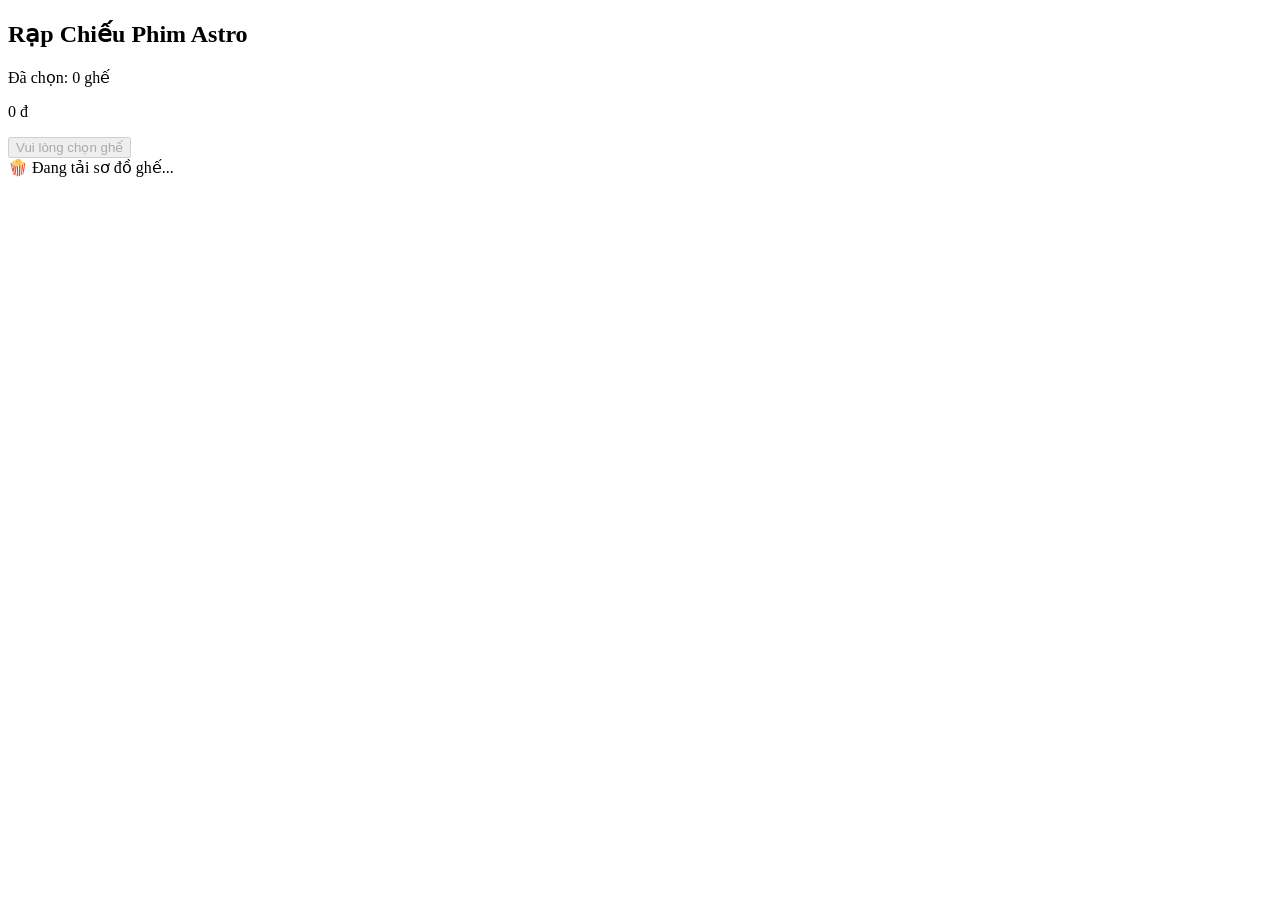
==== index.html @ d6fdfe27 "Merge branch 'main' of https://github.com/nguyennhatnam200897/nguyennhatnam200897.github.io" ====
<!DOCTYPE html><html lang="vi"> <head><meta charset="utf-8"><title>Đặt vé AOT Demo</title><script type="module" src="/_astro/index.astro_astro_type_script_index_0_lang.j-t7qOTv.js"></script><link rel="stylesheet" href="/_astro/index.fvnVe_27.css"></head> <body class="bg-gray-100 p-4 min-h-screen"> <div class="max-w-4xl mx-auto"> <div data-cmp="TicketSummary" class="p-6 bg-white shadow-lg rounded-xl mb-6 sticky top-0 z-50"> <div class="flex justify-between items-center"> <h2 class="text-xl font-bold text-gray-800">Rạp Chiếu Phim Astro</h2> <div class="text-right"> <p class="text-gray-500">Đã chọn: <span data-r="countRef" class="font-bold">0</span> ghế</p> <p class="text-2xl font-bold text-blue-600"><span data-r="priceRef">0</span> đ</p> </div> </div> <button data-r="btnRef" disabled class="w-full mt-4 bg-gray-300 text-gray-500 py-3 rounded-lg font-bold transition-all">
Vui lòng chọn ghế
</button> </div> <div data-src="/partials/seat-map/" data-on="visible" class="min-h-[400px] flex items-center justify-center"> <div class="text-gray-400 animate-pulse flex flex-col items-center"> <span class="text-4xl mb-2">🍿</span> <span>Đang tải sơ đồ ghế...</span> </div> </div> </div> </body></html>
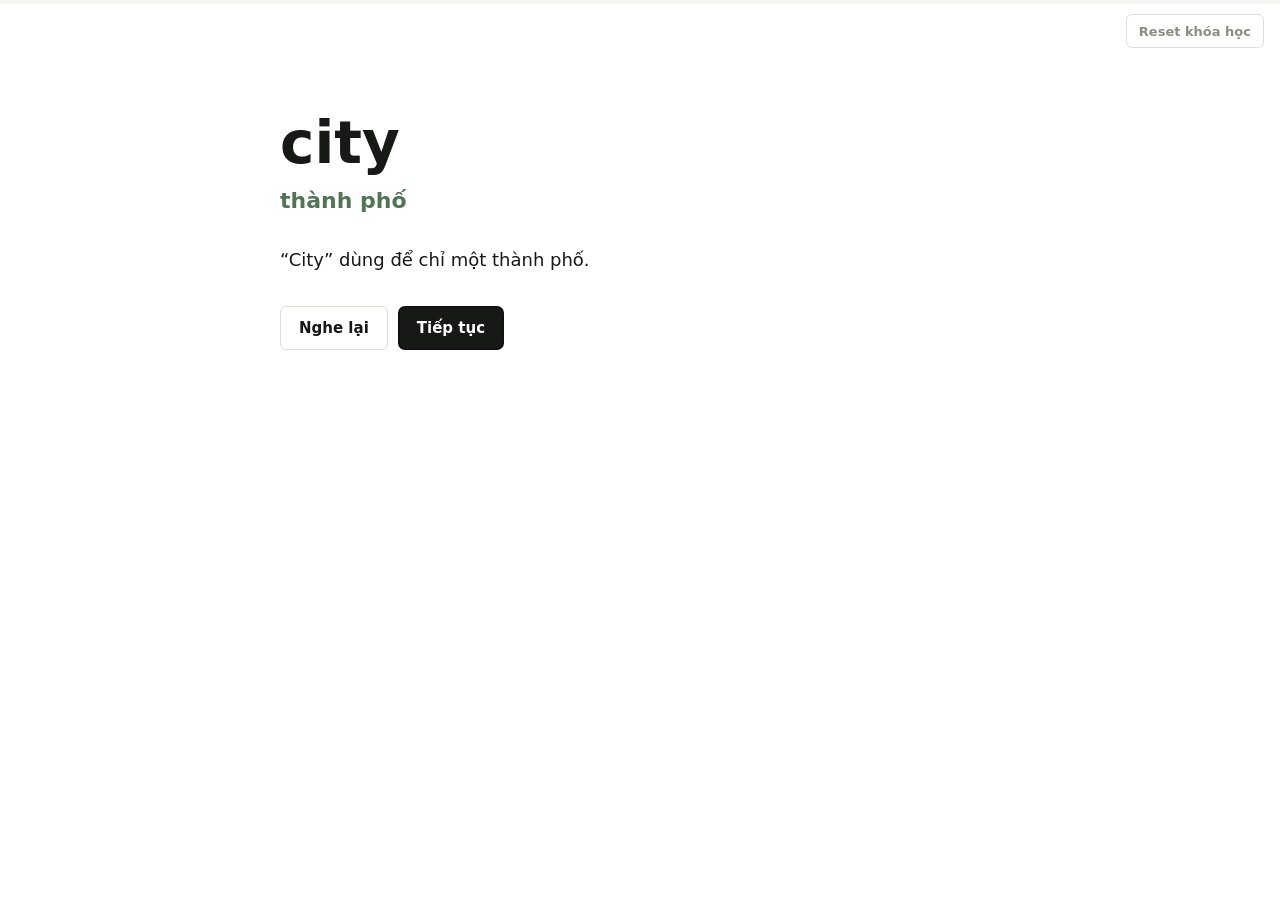
==== commit a6beaaaf: "Update index.html" ====
--- a/index.html
+++ b/index.html
@@ -1,3 +1,82 @@
-<!DOCTYPE html><html lang="vi"> <head><meta charset="utf-8"><title>Đặt vé AOT Demo</title><script type="module" src="/_astro/index.astro_astro_type_script_index_0_lang.j-t7qOTv.js"></script><link rel="stylesheet" href="/_astro/index.fvnVe_27.css"></head> <body class="bg-gray-100 p-4 min-h-screen"> <div class="max-w-4xl mx-auto"> <div data-cmp="TicketSummary" class="p-6 bg-white shadow-lg rounded-xl mb-6 sticky top-0 z-50"> <div class="flex justify-between items-center"> <h2 class="text-xl font-bold text-gray-800">Rạp Chiếu Phim Astro</h2> <div class="text-right"> <p class="text-gray-500">Đã chọn: <span data-r="countRef" class="font-bold">0</span> ghế</p> <p class="text-2xl font-bold text-blue-600"><span data-r="priceRef">0</span> đ</p> </div> </div> <button data-r="btnRef" disabled class="w-full mt-4 bg-gray-300 text-gray-500 py-3 rounded-lg font-bold transition-all">
-Vui lòng chọn ghế
-</button> </div> <div data-src="/partials/seat-map/" data-on="visible" class="min-h-[400px] flex items-center justify-center"> <div class="text-gray-400 animate-pulse flex flex-col items-center"> <span class="text-4xl mb-2">🍿</span> <span>Đang tải sơ đồ ghế...</span> </div> </div> </div> </body></html>+<!doctype html>
+<html lang="vi">
+  <head>
+    <meta charset="UTF-8" />
+    <meta name="viewport" content="width=device-width, initial-scale=1.0" />
+    <meta
+      name="description"
+      content="Học và làm chủ từng bài tiếng Anh bằng một dòng bài tập liên tục."
+    />
+    <title>Article Mastery</title>
+    <link rel="stylesheet" href="./styles.css" />
+  </head>
+  <body>
+    <div class="app">
+      <div
+        id="global-progress"
+        class="globalProgress"
+        role="progressbar"
+        aria-valuemin="0"
+        aria-valuemax="100"
+        aria-valuenow="0"
+        aria-label="Đã hoàn thành 0%"
+      >
+        <div id="progress-bar"></div>
+      </div>
+
+      <button id="reset-course" class="resetButton" type="button">
+        Reset khóa học
+      </button>
+
+      <main class="workspace">
+        <section class="lesson" aria-label="Bài học">
+          <div id="guide-content" class="guide">
+            <div class="guideWord">
+              <p id="guide-term"></p>
+              <p id="guide-meaning"></p>
+            </div>
+
+            <p id="guide-explanation" class="guideExplanation"></p>
+            <div id="guide-parts" class="guideParts" hidden></div>
+
+            <div class="guideActions">
+              <button id="listen-guide" class="secondaryButton" type="button">
+                Nghe lại
+              </button>
+              <button id="continue-guide" type="button">Tiếp tục</button>
+            </div>
+          </div>
+
+          <div id="exercise-content" hidden>
+            <div class="promptBox">
+              <p id="prompt"></p>
+            </div>
+
+            <textarea
+              id="answer"
+              placeholder="Nhập câu trả lời"
+              spellcheck="false"
+            ></textarea>
+
+            <div class="actions">
+              <button id="check-answer" type="button">Kiểm tra</button>
+            </div>
+
+            <div id="feedback" class="feedback" aria-live="polite" hidden>
+              <p id="feedback-message"></p>
+              <pre id="expected-answer" hidden></pre>
+              <div id="feedback-notes"></div>
+            </div>
+          </div>
+
+          <div id="finish-state" class="finishState" hidden>
+            <span class="finishIcon" aria-hidden="true">✓</span>
+            <p>Hoàn thành</p>
+          </div>
+        </section>
+      </main>
+    </div>
+
+    <script type="module" src="./js/app.mjs"></script>
+  </body>
+</html>
--- a/styles.css
+++ b/styles.css
@@ -0,0 +1,406 @@
+:root {
+  --bg: #ffffff;
+  --paper: #fbfbfa;
+  --text: #171916;
+  --muted: #8a8d84;
+  --line: #dedfd9;
+  --soft: #f4f5f1;
+  --green: #4f7553;
+  --green-soft: #edf5ed;
+  --amber-soft: #fff7eb;
+  --amber-line: #f1dcc0;
+  font-family:
+    Inter, ui-sans-serif, system-ui, -apple-system, BlinkMacSystemFont, "Segoe UI",
+    sans-serif;
+  color: var(--text);
+  background: var(--bg);
+}
+
+* {
+  box-sizing: border-box;
+}
+
+body {
+  margin: 0;
+  background: var(--bg);
+}
+
+[hidden] {
+  display: none !important;
+}
+
+button,
+textarea {
+  font: inherit;
+}
+
+button {
+  align-items: center;
+  background: var(--text);
+  border: 1px solid var(--text);
+  border-radius: 6px;
+  color: #fff;
+  cursor: pointer;
+  display: inline-flex;
+  font-size: 15px;
+  font-weight: 650;
+  gap: 8px;
+  height: 44px;
+  justify-content: center;
+  padding: 0 18px;
+  transition:
+    background 160ms ease,
+    border-color 160ms ease,
+    opacity 160ms ease;
+}
+
+button:disabled {
+  cursor: default;
+  opacity: 0.45;
+}
+
+.secondaryButton {
+  background: #fff;
+  border-color: var(--line);
+  color: var(--text);
+}
+
+.secondaryButton:hover {
+  background: var(--soft);
+  border-color: #c8cac2;
+}
+
+.app {
+  min-height: 100vh;
+}
+
+.globalProgress {
+  background: var(--soft);
+  height: 4px;
+  overflow: hidden;
+}
+
+.globalProgress div {
+  background: var(--green);
+  height: 100%;
+  transition: width 180ms ease;
+}
+
+.resetButton {
+  background: rgba(255, 255, 255, 0.9);
+  border-color: var(--line);
+  color: var(--muted);
+  font-size: 13px;
+  font-weight: 600;
+  height: 34px;
+  padding: 0 12px;
+  position: fixed;
+  right: 16px;
+  top: 14px;
+  z-index: 2;
+}
+
+.resetButton:hover {
+  background: var(--soft);
+  border-color: #c8cac2;
+  color: var(--text);
+}
+
+.workspace {
+  align-items: start;
+  display: grid;
+  justify-items: center;
+  min-height: calc(100vh - 4px);
+  padding: clamp(52px, 12vh, 112px) 18px 40px;
+}
+
+.lesson {
+  max-width: 720px;
+  width: 100%;
+}
+
+.guide {
+  animation: appear 180ms ease-out;
+}
+
+.guideWord {
+  margin-bottom: 28px;
+}
+
+.guideWord p {
+  letter-spacing: 0;
+  margin: 0;
+  overflow-wrap: anywhere;
+}
+
+#guide-term {
+  font-size: 58px;
+  font-weight: 750;
+  line-height: 1.1;
+}
+
+#guide-meaning {
+  color: var(--green);
+  font-size: 22px;
+  font-weight: 650;
+  line-height: 1.4;
+  margin-top: 10px;
+}
+
+.guideExplanation {
+  font-size: 18px;
+  line-height: 1.65;
+  margin: 0;
+  max-width: 650px;
+}
+
+.guideParts {
+  align-items: stretch;
+  border-bottom: 1px solid var(--line);
+  border-top: 1px solid var(--line);
+  display: flex;
+  gap: 0;
+  margin-top: 28px;
+  overflow-x: auto;
+}
+
+.guidePart {
+  flex: 1 0 150px;
+  padding: 18px 14px;
+}
+
+.guidePart + .guidePart {
+  border-left: 1px solid var(--line);
+}
+
+.guidePart strong,
+.guidePart small {
+  display: block;
+}
+
+.guidePart strong {
+  font-size: 19px;
+  letter-spacing: 0;
+}
+
+.guidePart small {
+  color: var(--muted);
+  font-size: 14px;
+  line-height: 1.4;
+  margin-top: 4px;
+}
+
+.guidePart.isNew strong {
+  color: var(--green);
+}
+
+.guideActions {
+  display: flex;
+  gap: 10px;
+  margin-top: 32px;
+}
+
+@keyframes appear {
+  from {
+    opacity: 0;
+    transform: translateY(4px);
+  }
+
+  to {
+    opacity: 1;
+    transform: translateY(0);
+  }
+}
+
+.promptBox {
+  margin: 0 0 28px;
+}
+
+.promptBox p {
+  font-weight: 720;
+  letter-spacing: 0;
+  line-height: 1.15;
+  margin: 0;
+  overflow-wrap: anywhere;
+}
+
+.promptBox .promptShort {
+  font-size: 56px;
+}
+
+.promptBox .promptMedium {
+  font-size: 34px;
+  line-height: 1.25;
+}
+
+.promptBox .promptLong {
+  font-size: 25px;
+  line-height: 1.4;
+}
+
+.promptBox .promptParagraph {
+  font-size: 19px;
+  font-weight: 650;
+  line-height: 1.55;
+}
+
+textarea {
+  background: var(--paper);
+  border: 1px solid var(--line);
+  border-radius: 6px;
+  color: var(--text);
+  display: block;
+  font-size: 20px;
+  line-height: 1.55;
+  min-height: 178px;
+  outline: none;
+  padding: 20px;
+  resize: vertical;
+  width: 100%;
+}
+
+textarea::placeholder {
+  color: #a6a99f;
+}
+
+textarea:focus {
+  background: #fff;
+  border-color: var(--green);
+  box-shadow: 0 0 0 3px var(--green-soft);
+}
+
+.actions {
+  display: flex;
+  flex-wrap: wrap;
+  gap: 10px;
+  margin-top: 14px;
+}
+
+.feedback {
+  border: 1px solid transparent;
+  border-radius: 6px;
+  margin-top: 24px;
+  padding: 16px;
+}
+
+.feedback p,
+.feedback small {
+  line-height: 1.5;
+  margin: 0;
+}
+
+.feedback small {
+  color: var(--muted);
+  display: block;
+  margin-top: 8px;
+}
+
+.feedback pre {
+  background: rgba(255, 255, 255, 0.74);
+  border: 1px solid rgba(154, 93, 27, 0.16);
+  border-radius: 6px;
+  font-family: inherit;
+  line-height: 1.5;
+  margin: 12px 0 0;
+  overflow: auto;
+  padding: 12px;
+  white-space: pre-wrap;
+}
+
+.feedback.correct {
+  background: var(--green-soft);
+  border-color: #d6e6d5;
+}
+
+.feedback.wrong {
+  background: var(--amber-soft);
+  border-color: var(--amber-line);
+  color: #4b2600;
+}
+
+.finishState {
+  align-items: center;
+  color: var(--green);
+  display: flex;
+  gap: 10px;
+  justify-content: center;
+  min-height: 40vh;
+}
+
+.finishIcon {
+  font-size: 28px;
+  font-weight: 750;
+  line-height: 1;
+}
+
+.finishState p {
+  color: var(--text);
+  font-size: 22px;
+  font-weight: 700;
+  margin: 0;
+}
+
+@media (max-width: 640px) {
+  .workspace {
+    padding: 64px 18px 28px;
+  }
+
+  .resetButton {
+    font-size: 12px;
+    height: 32px;
+    padding: 0 10px;
+    right: 12px;
+    top: 12px;
+  }
+
+  #guide-term {
+    font-size: 44px;
+  }
+
+  #guide-meaning {
+    font-size: 20px;
+  }
+
+  .guideExplanation {
+    font-size: 17px;
+  }
+
+  .guideActions {
+    align-items: stretch;
+    flex-direction: column-reverse;
+  }
+
+  .guideActions button {
+    width: 100%;
+  }
+
+  .promptBox p {
+    font-size: 42px;
+  }
+
+  .promptBox .promptMedium {
+    font-size: 29px;
+  }
+
+  .promptBox .promptLong {
+    font-size: 22px;
+  }
+
+  .promptBox .promptParagraph {
+    font-size: 17px;
+  }
+
+  textarea {
+    font-size: 18px;
+    min-height: 160px;
+  }
+
+  .actions {
+    align-items: stretch;
+    flex-direction: column;
+  }
+
+  .actions button {
+    width: 100%;
+  }
+}
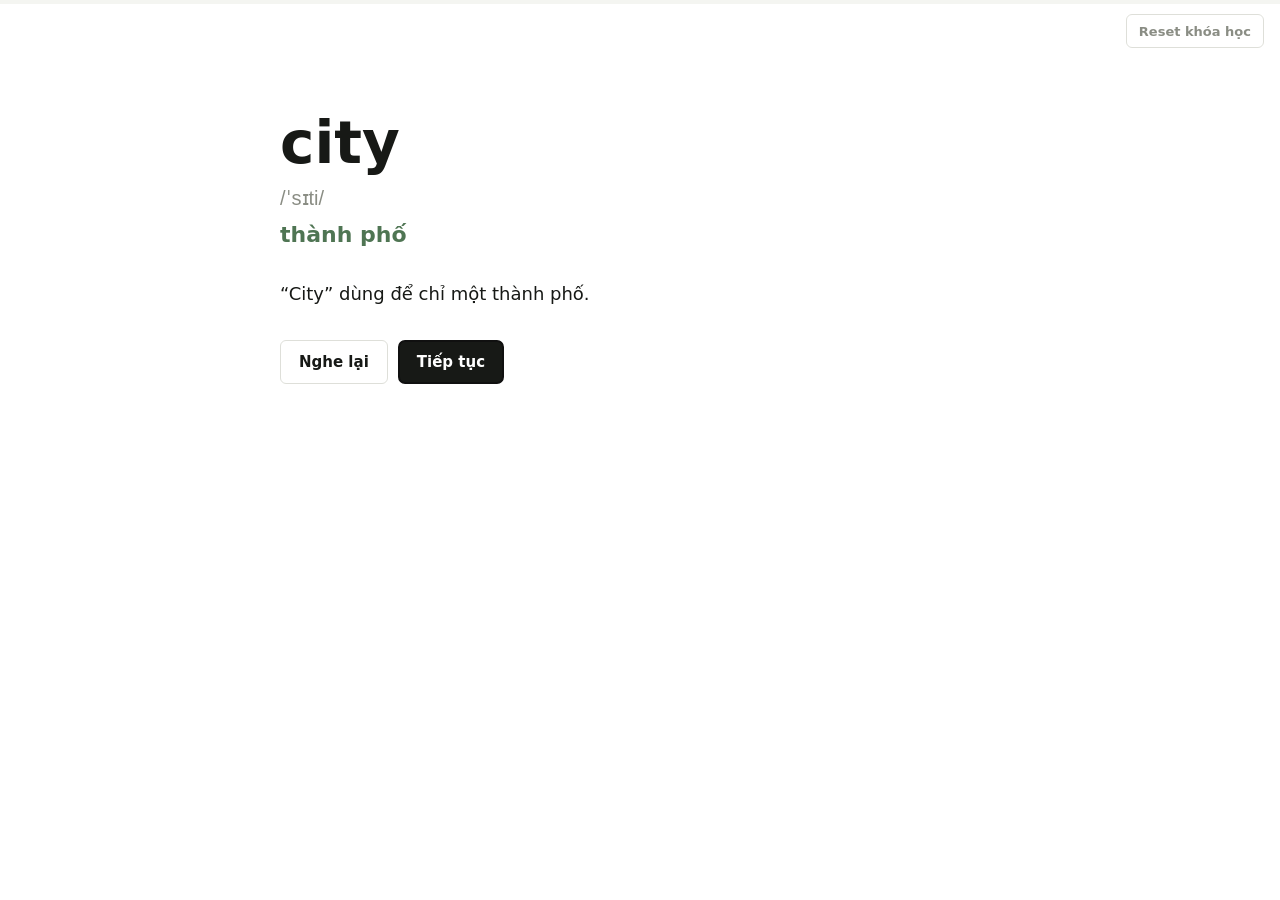
==== commit f0ad83e5: "Add American IPA rendering and en-US voice Introduce American pronunciation support: add js/pronunci" ====
--- a/index.html
+++ b/index.html
@@ -33,10 +33,12 @@
           <div id="guide-content" class="guide">
             <div class="guideWord">
               <p id="guide-term"></p>
+              <p id="guide-ipa" class="guideIpa"></p>
               <p id="guide-meaning"></p>
             </div>
 
             <p id="guide-explanation" class="guideExplanation"></p>
+            <div id="guide-new-words" class="guideNewWords" hidden></div>
             <div id="guide-parts" class="guideParts" hidden></div>
 
             <div class="guideActions">
--- a/styles.css
+++ b/styles.css
@@ -144,7 +144,15 @@
   font-size: 22px;
   font-weight: 650;
   line-height: 1.4;
-  margin-top: 10px;
+  margin-top: 8px;
+}
+
+.guideIpa {
+  color: var(--muted);
+  font-family: "Segoe UI", Arial, sans-serif;
+  font-size: 20px;
+  line-height: 1.4;
+  margin-top: 8px !important;
 }
 
 .guideExplanation {
@@ -152,6 +160,31 @@
   line-height: 1.65;
   margin: 0;
   max-width: 650px;
+}
+
+.guideNewWords {
+  border-left: 2px solid var(--line);
+  margin-top: 22px;
+  padding-left: 14px;
+}
+
+.guideNewWords p {
+  align-items: baseline;
+  display: flex;
+  flex-wrap: wrap;
+  gap: 10px;
+  line-height: 1.4;
+  margin: 6px 0;
+}
+
+.guideNewWords strong {
+  font-size: 17px;
+}
+
+.guideNewWords span {
+  color: var(--muted);
+  font-family: "Segoe UI", Arial, sans-serif;
+  font-size: 16px;
 }
 
 .guideParts {
@@ -361,6 +394,10 @@
     font-size: 20px;
   }
 
+  .guideIpa {
+    font-size: 18px;
+  }
+
   .guideExplanation {
     font-size: 17px;
   }
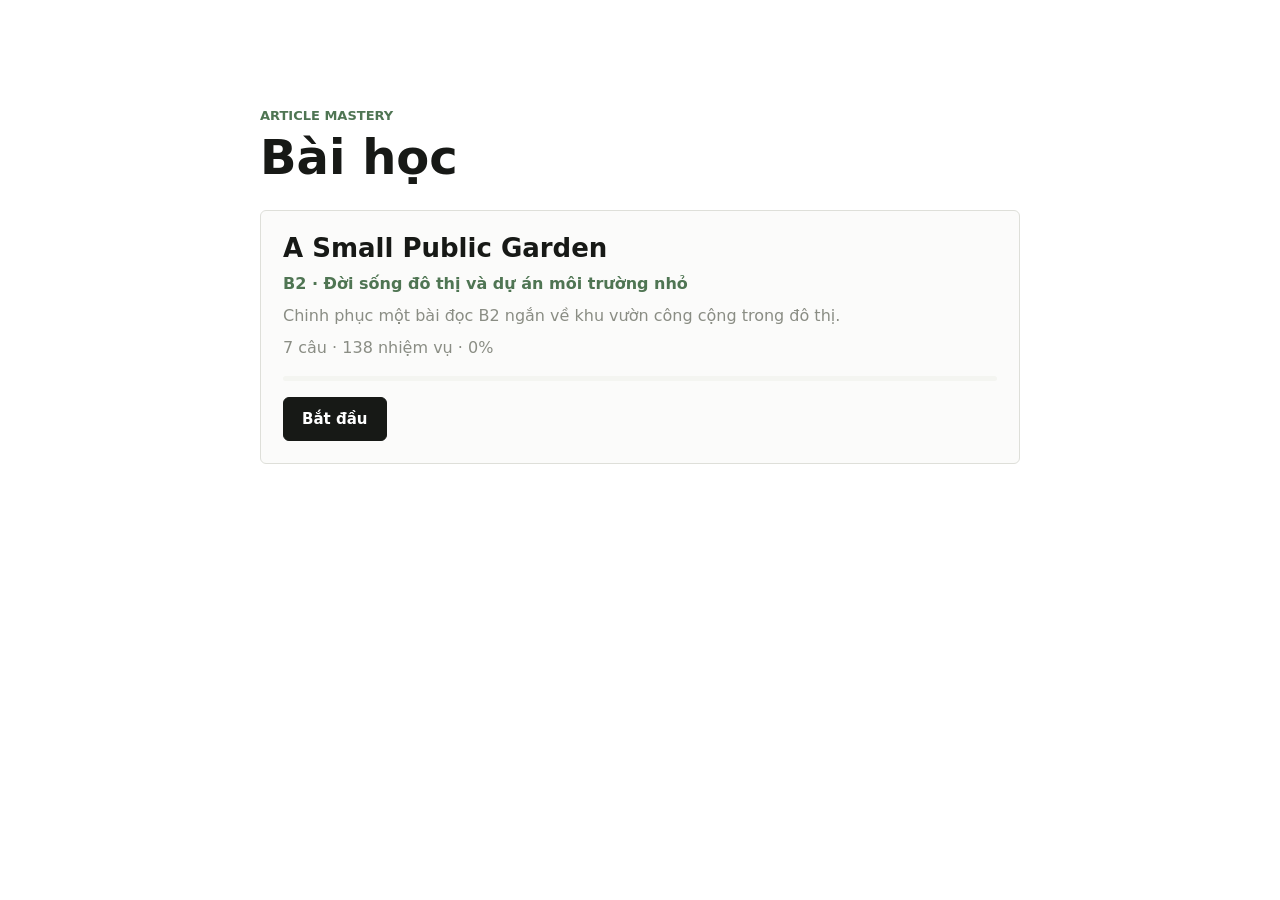
==== commit a7c13848: "Add course data loader and picker" ====
--- a/index.html
+++ b/index.html
@@ -24,12 +24,28 @@
         <div id="progress-bar"></div>
       </div>
 
-      <button id="reset-course" class="resetButton" type="button">
-        Reset khóa học
-      </button>
+      <div class="topActions">
+        <button id="change-course" class="secondaryButton" type="button" hidden>
+          Đổi bài
+        </button>
+        <button id="reset-course" class="resetButton" type="button" hidden>
+          Reset khóa học
+        </button>
+      </div>
 
       <main class="workspace">
-        <section class="lesson" aria-label="Bài học">
+        <section id="course-picker" class="coursePicker" aria-label="Chọn bài học">
+          <div class="pickerHeader">
+            <p class="eyebrow">Article Mastery</p>
+            <h1>Bài học</h1>
+          </div>
+          <p id="course-status" class="courseStatus" aria-live="polite">
+            Đang tải...
+          </p>
+          <div id="course-list" class="courseList"></div>
+        </section>
+
+        <section id="lesson" class="lesson" aria-label="Bài học" hidden>
           <div id="guide-content" class="guide">
             <div class="guideWord">
               <p id="guide-term"></p>
--- a/styles.css
+++ b/styles.css
@@ -86,18 +86,26 @@
   transition: width 180ms ease;
 }
 
-.resetButton {
-  background: rgba(255, 255, 255, 0.9);
-  border-color: var(--line);
-  color: var(--muted);
+.topActions {
+  display: flex;
+  gap: 8px;
+  position: fixed;
+  right: 16px;
+  top: 14px;
+  z-index: 2;
+}
+
+.topActions button {
   font-size: 13px;
   font-weight: 600;
   height: 34px;
   padding: 0 12px;
-  position: fixed;
-  right: 16px;
-  top: 14px;
-  z-index: 2;
+}
+
+.resetButton {
+  background: rgba(255, 255, 255, 0.9);
+  border-color: var(--line);
+  color: var(--muted);
 }
 
 .resetButton:hover {
@@ -117,6 +125,85 @@
 .lesson {
   max-width: 720px;
   width: 100%;
+}
+
+.coursePicker {
+  max-width: 760px;
+  width: 100%;
+}
+
+.pickerHeader {
+  margin-bottom: 26px;
+}
+
+.eyebrow {
+  color: var(--green);
+  font-size: 13px;
+  font-weight: 750;
+  letter-spacing: 0;
+  margin: 0 0 8px;
+  text-transform: uppercase;
+}
+
+.pickerHeader h1 {
+  font-size: 48px;
+  line-height: 1.1;
+  margin: 0;
+}
+
+.courseStatus {
+  color: var(--muted);
+  font-size: 16px;
+  line-height: 1.5;
+  margin: 0 0 18px;
+}
+
+.courseList {
+  display: grid;
+  gap: 14px;
+}
+
+.courseCard {
+  background: var(--paper);
+  border: 1px solid var(--line);
+  border-radius: 6px;
+  padding: 22px;
+}
+
+.courseCard h2 {
+  font-size: 26px;
+  line-height: 1.2;
+  margin: 0;
+}
+
+.courseMeta,
+.courseDescription,
+.courseStats {
+  line-height: 1.5;
+  margin: 8px 0 0;
+}
+
+.courseMeta {
+  color: var(--green);
+  font-weight: 650;
+}
+
+.courseDescription,
+.courseStats {
+  color: var(--muted);
+}
+
+.courseProgress {
+  background: var(--soft);
+  border-radius: 999px;
+  height: 5px;
+  margin: 16px 0;
+  overflow: hidden;
+}
+
+.courseProgress div {
+  background: var(--green);
+  height: 100%;
 }
 
 .guide {
@@ -378,12 +465,27 @@
     padding: 64px 18px 28px;
   }
 
-  .resetButton {
+  .topActions {
+    right: 12px;
+    top: 12px;
+  }
+
+  .topActions button {
     font-size: 12px;
     height: 32px;
     padding: 0 10px;
-    right: 12px;
-    top: 12px;
+  }
+
+  .pickerHeader h1 {
+    font-size: 40px;
+  }
+
+  .courseCard {
+    padding: 18px;
+  }
+
+  .courseCard h2 {
+    font-size: 23px;
   }
 
   #guide-term {
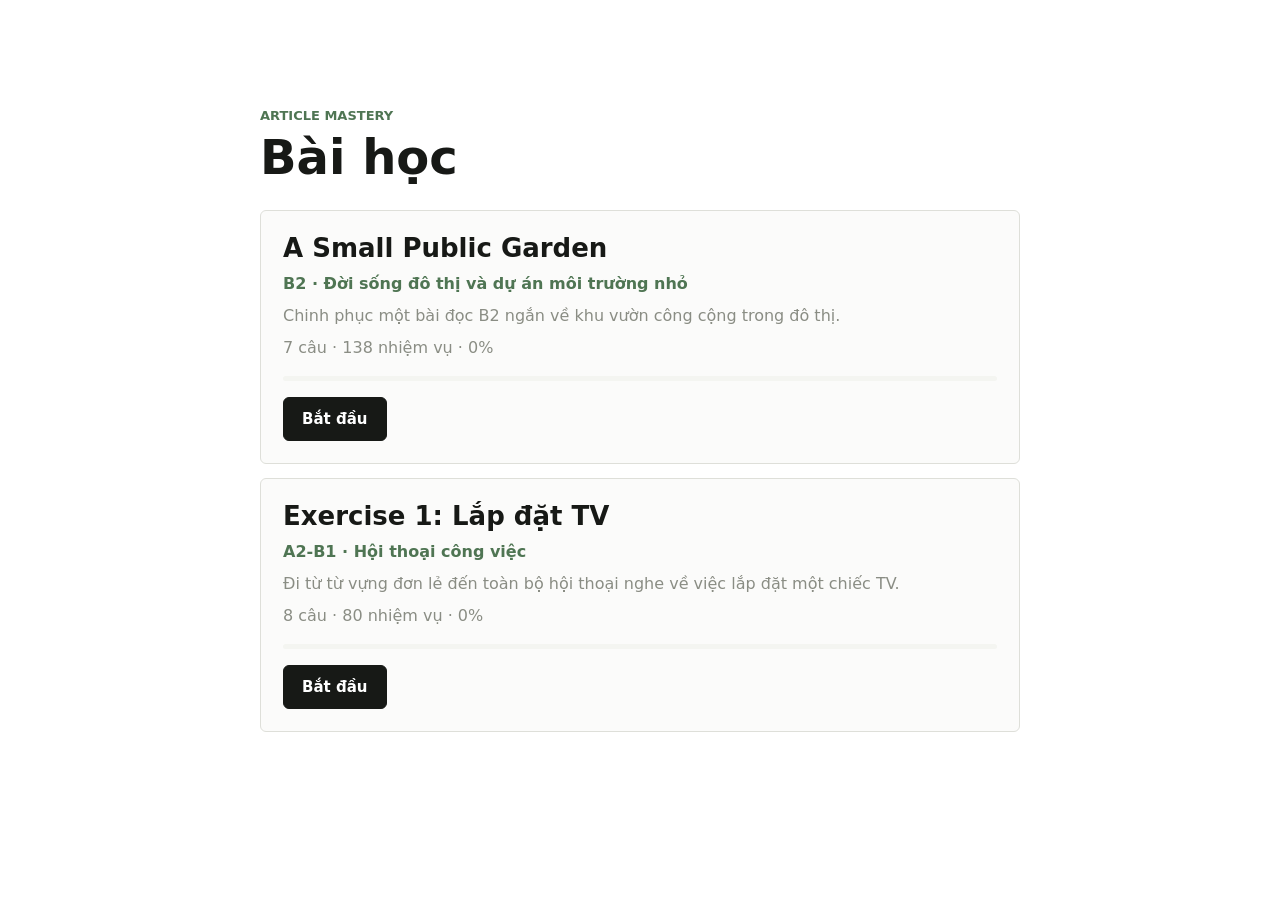
==== commit 436e1a4e: "Add speech-to-text draft input support Introduce an optional "Nói thử" speech-to-text draft input: n" ====
--- a/index.html
+++ b/index.html
@@ -76,6 +76,23 @@
               spellcheck="false"
             ></textarea>
 
+            <div class="speechInput">
+              <button
+                id="speak-answer"
+                class="secondaryButton"
+                type="button"
+                hidden
+              >
+                Nói thử
+              </button>
+              <p
+                id="speech-input-status"
+                class="speechInputStatus"
+                aria-live="polite"
+                hidden
+              ></p>
+            </div>
+
             <div class="actions">
               <button id="check-answer" type="button">Kiểm tra</button>
             </div>
--- a/styles.css
+++ b/styles.css
@@ -389,6 +389,23 @@
   box-shadow: 0 0 0 3px var(--green-soft);
 }
 
+.speechInput {
+  align-items: center;
+  display: flex;
+  gap: 0.75rem;
+  justify-content: center;
+  margin: 12px 0 4px;
+  min-height: 2.5rem;
+}
+
+.speechInputStatus {
+  color: var(--muted);
+  font-size: 0.95rem;
+  line-height: 1.45;
+  margin: 0;
+  max-width: 34rem;
+}
+
 .actions {
   display: flex;
   flex-wrap: wrap;
@@ -534,6 +551,15 @@
     min-height: 160px;
   }
 
+  .speechInput {
+    align-items: stretch;
+    flex-direction: column;
+  }
+
+  .speechInput button {
+    width: 100%;
+  }
+
   .actions {
     align-items: stretch;
     flex-direction: column;
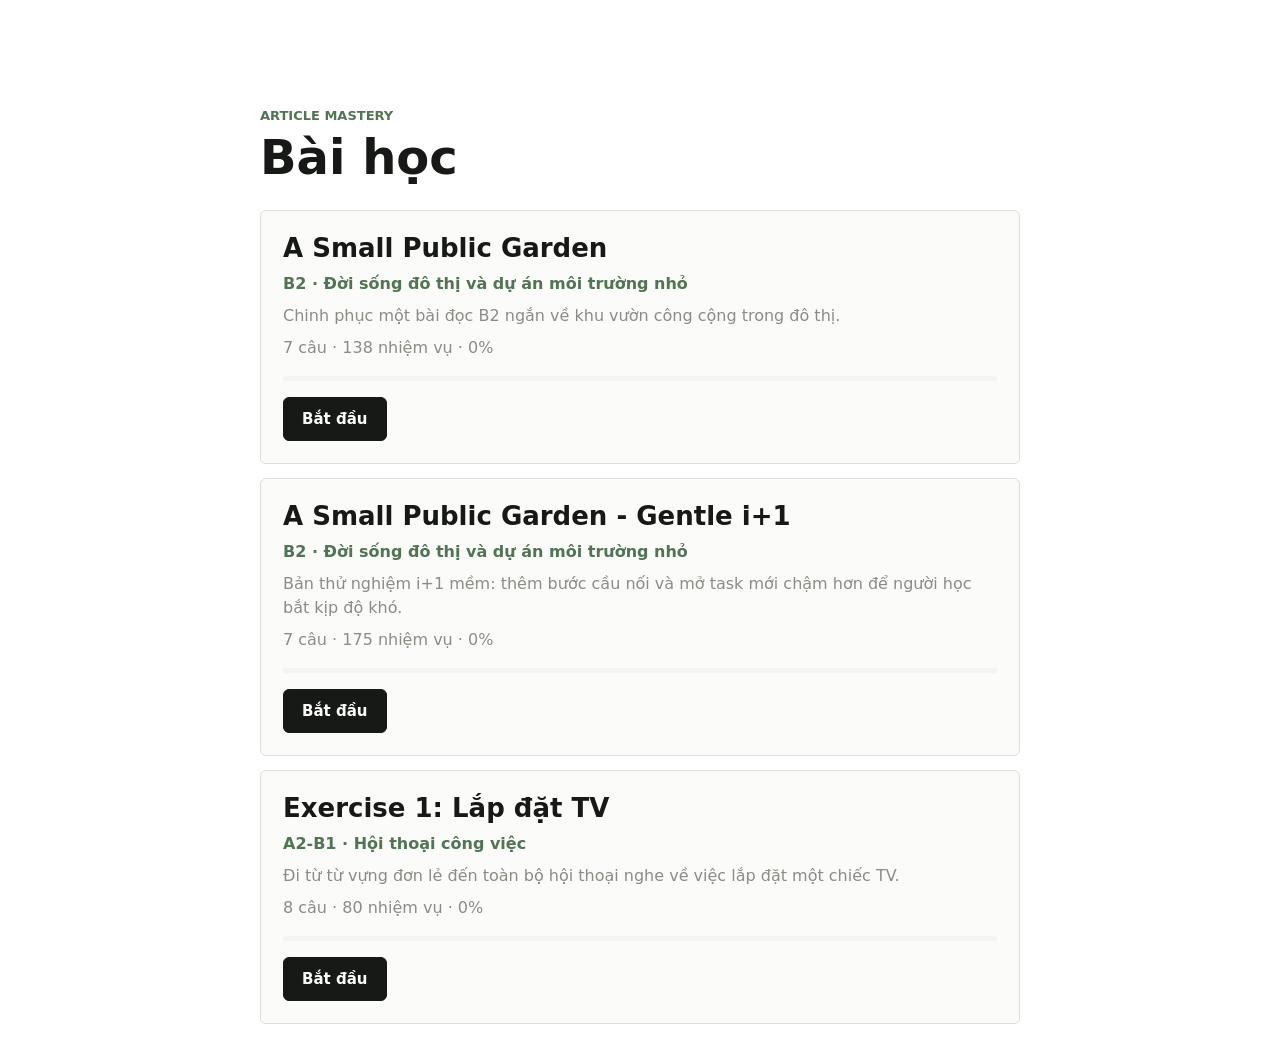
==== commit 2c2eecdd: "Show meaning chunk role guidance" ====
--- a/index.html
+++ b/index.html
@@ -54,6 +54,12 @@
             </div>
 
             <p id="guide-explanation" class="guideExplanation"></p>
+            <div id="guide-role" class="guideRole" hidden>
+              <div id="guide-when-needed"></div>
+              <div id="guide-purpose"></div>
+              <div id="guide-role-meaning"></div>
+            </div>
+            <div id="guide-role-line" class="guideRoleLine" hidden></div>
             <div id="guide-new-words" class="guideNewWords" hidden></div>
             <div id="guide-parts" class="guideParts" hidden></div>
 
--- a/styles.css
+++ b/styles.css
@@ -249,6 +249,47 @@
   max-width: 650px;
 }
 
+.guideRole {
+  background: var(--green-soft);
+  border: 1px solid #d6e6d5;
+  border-radius: 6px;
+  display: grid;
+  gap: 10px;
+  line-height: 1.55;
+  margin-top: 22px;
+  padding: 16px;
+}
+
+.guideRole div {
+  color: var(--text);
+  font-size: 16px;
+}
+
+.guideRole strong {
+  color: var(--green);
+}
+
+.guideRoleLine {
+  border: 1px solid var(--line);
+  border-radius: 6px;
+  display: grid;
+  gap: 8px;
+  margin-top: 18px;
+  padding: 14px;
+}
+
+.guideRoleLine p {
+  display: flex;
+  flex-wrap: wrap;
+  gap: 8px;
+  line-height: 1.45;
+  margin: 0;
+}
+
+.guideRoleLine strong {
+  color: var(--green);
+}
+
 .guideNewWords {
   border-left: 2px solid var(--line);
   margin-top: 22px;
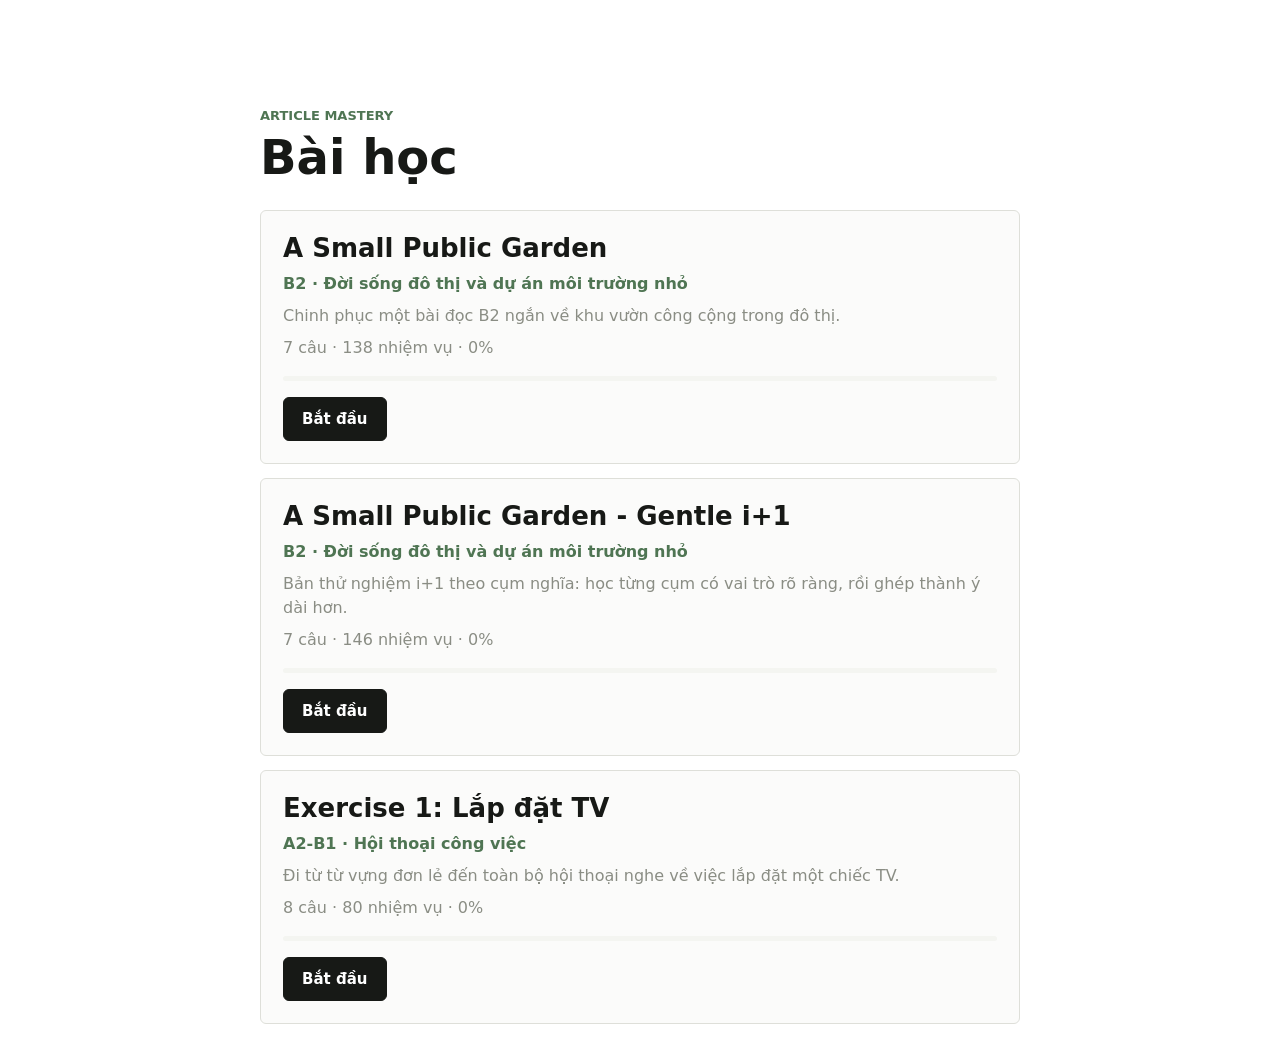
==== commit 8bcf7a0c: "Add meaning chunk overviews and milestones" ====
--- a/index.html
+++ b/index.html
@@ -46,6 +46,14 @@
         </section>
 
         <section id="lesson" class="lesson" aria-label="Bài học" hidden>
+          <section id="overview-content" class="overview" hidden>
+            <h2 id="overview-title"></h2>
+            <div id="overview-summary"></div>
+            <button id="continue-overview" type="button">
+              Bắt đầu xây câu
+            </button>
+          </section>
+
           <div id="guide-content" class="guide">
             <div class="guideWord">
               <p id="guide-term"></p>
--- a/styles.css
+++ b/styles.css
@@ -206,6 +206,33 @@
   height: 100%;
 }
 
+.overview {
+  animation: appear 180ms ease-out;
+}
+
+.overview h2 {
+  font-size: 38px;
+  line-height: 1.2;
+  margin: 0 0 22px;
+  max-width: 650px;
+  overflow-wrap: anywhere;
+}
+
+.overviewSummary {
+  border-left: 3px solid var(--green);
+  display: grid;
+  gap: 10px;
+  margin-bottom: 28px;
+  max-width: 650px;
+  padding-left: 18px;
+}
+
+.overviewSummary p {
+  font-size: 18px;
+  line-height: 1.6;
+  margin: 0;
+}
+
 .guide {
   animation: appear 180ms ease-out;
 }
@@ -546,6 +573,18 @@
     font-size: 23px;
   }
 
+  .overview h2 {
+    font-size: 31px;
+  }
+
+  .overviewSummary p {
+    font-size: 17px;
+  }
+
+  .overview button {
+    width: 100%;
+  }
+
   #guide-term {
     font-size: 44px;
   }
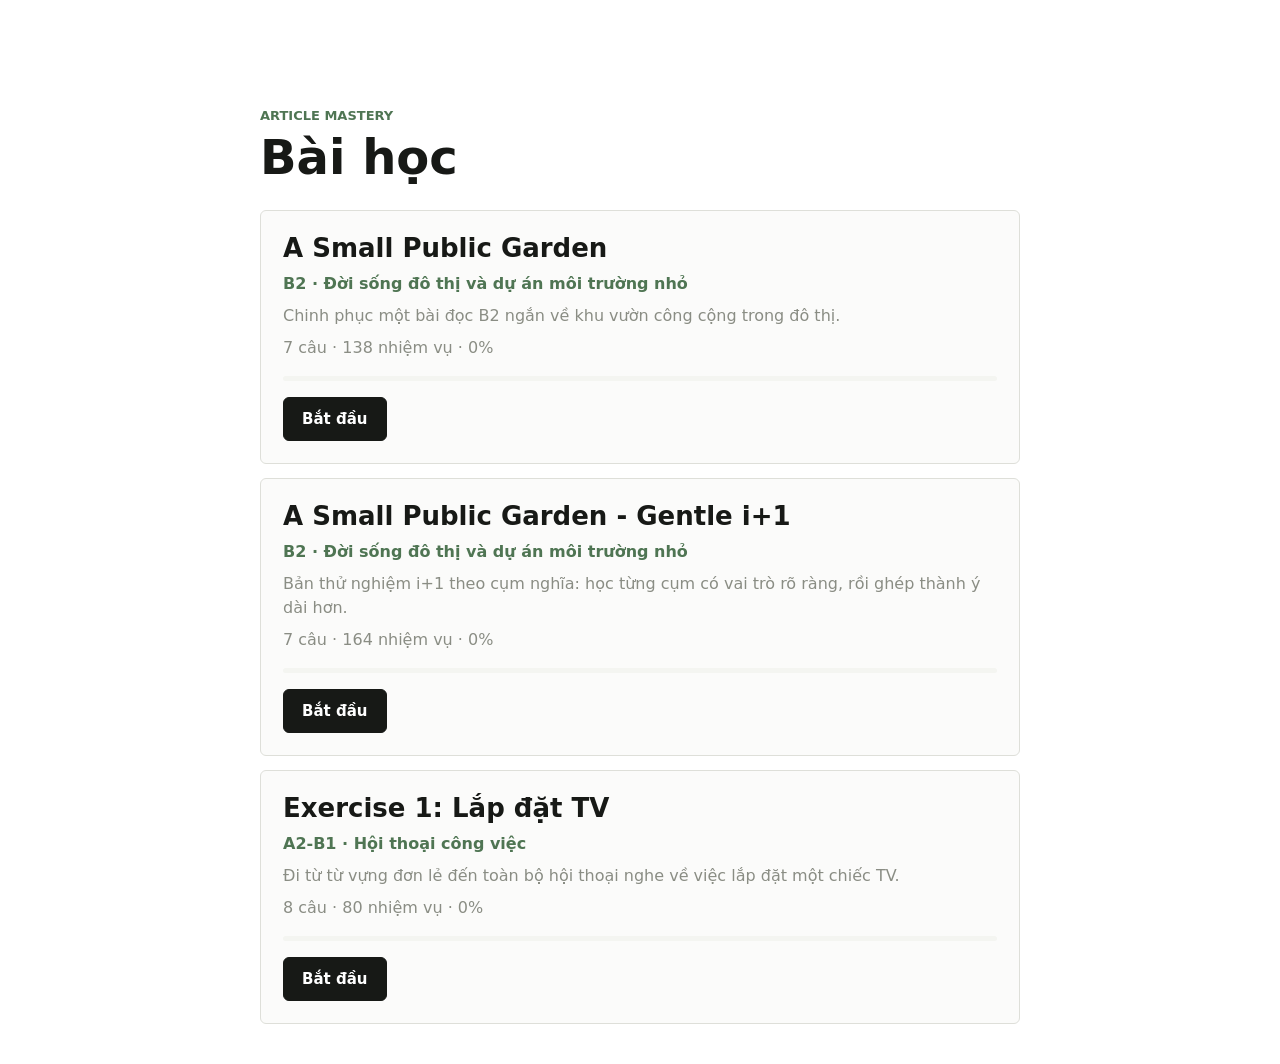
==== commit 51748f8f: "Render meaning map guidance" ====
--- a/index.html
+++ b/index.html
@@ -49,6 +49,7 @@
           <section id="overview-content" class="overview" hidden>
             <h2 id="overview-title"></h2>
             <div id="overview-summary"></div>
+            <div id="overview-meaning-map" class="meaningMap" hidden></div>
             <button id="continue-overview" type="button">
               Bắt đầu xây câu
             </button>
@@ -68,6 +69,7 @@
               <div id="guide-role-meaning"></div>
             </div>
             <div id="guide-role-line" class="guideRoleLine" hidden></div>
+            <div id="guide-difficulty-notes" class="difficultyNotes" hidden></div>
             <div id="guide-new-words" class="guideNewWords" hidden></div>
             <div id="guide-parts" class="guideParts" hidden></div>
 
--- a/styles.css
+++ b/styles.css
@@ -233,6 +233,47 @@
   margin: 0;
 }
 
+.meaningMap {
+  border: 1px solid var(--line);
+  border-radius: 6px;
+  margin-bottom: 28px;
+  max-width: 650px;
+  padding: 16px;
+}
+
+.meaningMap h3,
+.difficultyNotes h3 {
+  color: var(--green);
+  font-size: 15px;
+  font-weight: 750;
+  letter-spacing: 0;
+  margin: 0 0 12px;
+}
+
+.meaningMapList {
+  display: grid;
+  gap: 10px;
+  list-style: none;
+  margin: 0;
+  padding: 0;
+}
+
+.meaningMapItem {
+  align-items: baseline;
+  display: flex;
+  flex-wrap: wrap;
+  gap: 8px;
+  line-height: 1.45;
+}
+
+.meaningMapItem strong {
+  color: var(--text);
+}
+
+.meaningMapItem span {
+  color: var(--muted);
+}
+
 .guide {
   animation: appear 180ms ease-out;
 }
@@ -315,6 +356,30 @@
 
 .guideRoleLine strong {
   color: var(--green);
+}
+
+.difficultyNotes {
+  background: var(--amber-soft);
+  border: 1px solid var(--amber-line);
+  border-radius: 6px;
+  display: grid;
+  gap: 12px;
+  margin-top: 18px;
+  max-width: 650px;
+  padding: 16px;
+}
+
+.difficultyNote h4 {
+  font-size: 16px;
+  line-height: 1.35;
+  margin: 0 0 4px;
+}
+
+.difficultyNote p {
+  color: #4b2600;
+  font-size: 16px;
+  line-height: 1.55;
+  margin: 0;
 }
 
 .guideNewWords {
@@ -581,6 +646,12 @@
     font-size: 17px;
   }
 
+  .meaningMapItem {
+    align-items: start;
+    flex-direction: column;
+    gap: 2px;
+  }
+
   .overview button {
     width: 100%;
   }
